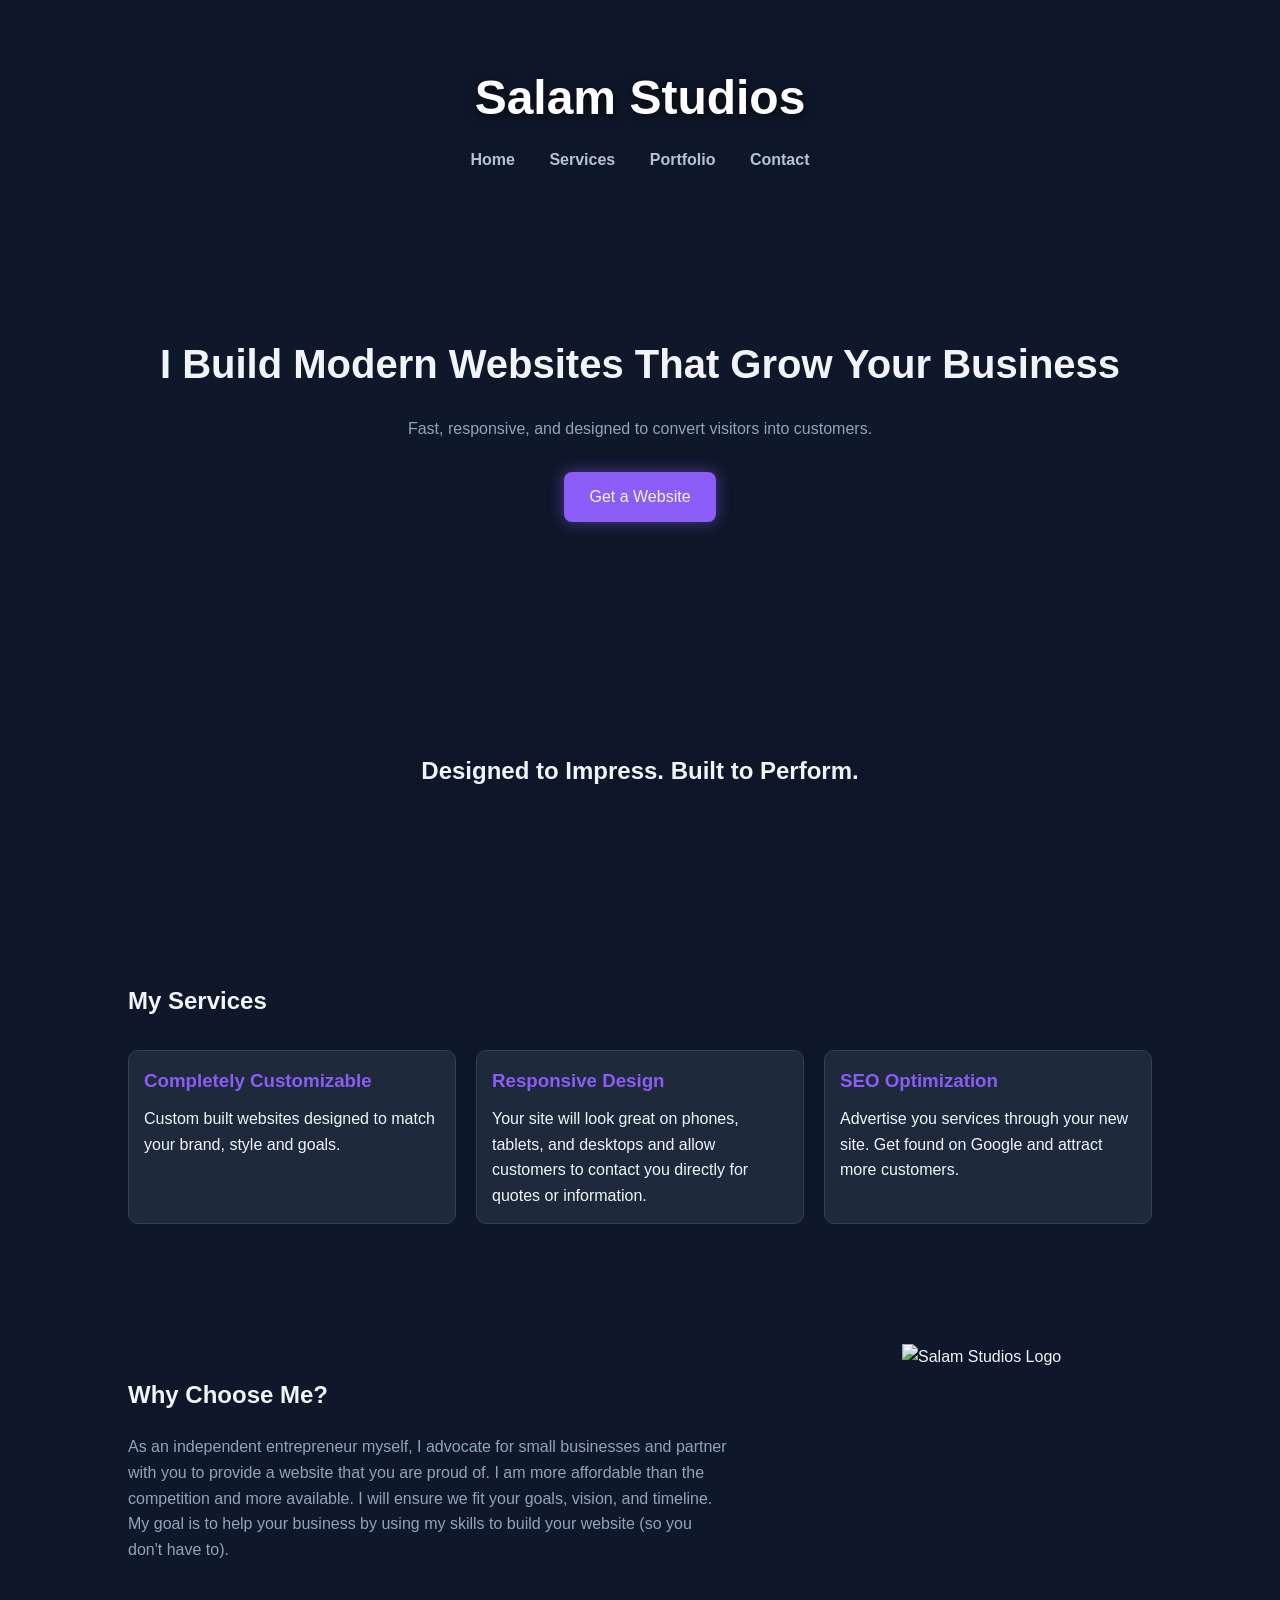
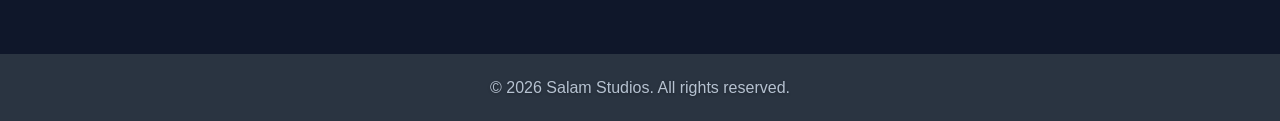
==== index.html @ 65edc5fa "Add files via upload" ====
<!DOCTYPE html>
<html lang="en">
<head>
  <meta charset="UTF-8">
  <meta name="viewport" content="width=device-width, initial-scale=1.0">
  <title>Your Web Design Business</title>

  <!-- LINK TO CSS FILE -->
  <link rel="stylesheet" href="style.css">
</head>

<body>

<!-- FULL-WIDTH HEADER WITH TECH BACKGROUND -->
<header class="header-fullwidth">
  <div class="header-content">
    <h1>Salam Studios</h1>
    <nav>
      <a href="index.html">Home</a>
      <a href="services.html">Services</a>
      <a href="portfolio.html">Portfolio</a>
      <a href="contact.html">Contact</a>
    </nav>
  </div>
</header>

<!-- HERO SECTION -->
<section class="hero">
  <h2 class="fade-in">I Build Modern Websites That Grow Your Business</h2>
  <p class="fade-in-delay">
    Fast, responsive, and designed to convert visitors into customers.
  </p>
  <a href="contact.html" class="button fade-in-delay">Get a Website</a>
</section>

<!-- IMAGE STRIP -->
<section class="image-section">
  <h2>Designed to Impress. Built to Perform.</h2>
</section>

<!-- SERVICES -->
<section class="section">
  <h2 style="margin-bottom: 30px;">My Services</h2>

  <div class="services">
    <div class="card">
      <h3>Completely Customizable</h3>
      <p>Custom built websites designed to match your brand, style and goals.</p>
    </div>
    <div class="card">
      <h3>Responsive Design</h3>
      <p>Your site will look great on phones, tablets, and desktops and allow customers to contact you directly for quotes or information.</p>
    </div>

    <div class="card">
      <h3>SEO Optimization</h3>
      <p>Advertise you services through your new site. Get found on Google and attract more customers.</p>
    </div>
  </div>
</section>
 <section class="section">
  <div style="display: flex; align-items: center; justify-content: space-between; gap: 20px;">

    <!-- TEXT LEFT -->
    <div style="max-width: 600px;">
      <h2 style="margin-bottom: 20px;">Why Choose Me?</h2>
      <p style="color: var(--text-secondary);">
        As an independent entrepreneur myself, I advocate for small businesses and partner with you to provide a website that you are proud of. I am more affordable than the competition and more available. I will ensure we fit your goals, vision, and timeline. My goal is to help your business by using my skills to build your website (so you don't have to).
      </p>
    </div>

    <!-- LOGO RIGHT -->
    <img src="images/SALAMM.jpeg" alt="Salam Studios Logo" style="width: 250px; height: 250px; object-fit: cover;">

  </div>
</section>

  </div>
</section>

<footer>
  <p> © 2026 Salam Studios. All rights reserved.</p>
</footer>

</body>
</html>
---- style.css ----
:root {
  --bg-main: #0F172A;
  --bg-secondary: #1E293B;
  --accent: #8B5CF6;
  --accent-hover: #A78BFA;
  --text-main: #F1F5F9;
  --text-secondary: #94A3B8;
  --border: #334155;
}

* {
  margin: 0;
  padding: 0;
  box-sizing: border-box;
  font-family: Arial, sans-serif;
}

body {
  background-color: var(--bg-main);
  color: var(--text-main);
  line-height: 1.6;
}

/* FULL-WIDTH HEADER WITH LIGHT TECH BACKGROUND */
.header-fullwidth {
  background: url('https://images.unsplash.com/photo-1504639725590-34d0984388bd') center/cover no-repeat;
  padding: 60px 10%;
  text-align: center;
  position: relative;
}

/* DARK OVERLAY FOR READABILITY */
.header-fullwidth::after {
  content: "";
  position: absolute;
  inset: 0;
  background: rgba(15, 23, 42, 0.65); /* slightly lighter overlay */
  z-index: 0;
}

.header-fullwidth nav a {
  color: #B6C2D1; /* brighter soft white */
  margin: 0 15px;
  font-weight: 600;
  text-decoration: none;
  transition: 0.3s;
}
.header-fullwidth h1 {
  text-shadow: 0 2px 10px rgba(0,0,0,0.7);
}
.header-fullwidth nav a:hover {
  color: var(--accent);
}

/* KEEP TEXT ABOVE BACKGROUND */
.header-content {
  position: relative;
  z-index: 1;
}

/* OPTIONAL: slightly brighter brand text */
.header-fullwidth h1 {
  font-size: 3rem;
  margin-bottom: 10px;
  color: #FFFFFF; /* pure white */
}

/* HERO */
.hero {
  text-align: center;
  padding: 100px 20px;
}

.hero h2 {
  font-size: 2.5rem;
  margin-bottom: 20px;
}

.hero p {
  color: var(--text-secondary);
  margin-bottom: 30px;
}

/* BUTTON */
.button {
  background-color: var(--accent);
  color: var(--text-main);
  padding: 12px 25px;
  border-radius: 8px;
  text-decoration: none;
  transition: 0.3s;
  box-shadow: 0 0 15px rgba(139, 92, 246, 0.5);
  display: inline-block;
}

.button:hover {
  background-color: var(--accent-hover);
  transform: scale(1.05);
}

/* IMAGE SECTION */
.image-section {
  height: 300px;
  background: url('https://images.unsplash.com/photo-1498050108023-c5249f4df085') center/cover no-repeat;
  display: flex;
  align-items: center;
  justify-content: center;
  position: relative;
}

.image-section::after {
  content: "";
  position: absolute;
  inset: 0;
  background: rgba(15, 23, 42, 0.65);
}

.image-section h2 {
  position: relative;
  z-index: 1;
  color: var(--text-main);
}

/* SECTIONS */
.section {
  padding: 60px 10%;
}

/* SERVICES GRID */
.services {
  display: grid;
  grid-template-columns: repeat(auto-fit, minmax(250px, 1fr));
  gap: 20px;
}

/* CARDS */
.card {
  background-color: var(--bg-secondary);
  padding: 20px;
  border-radius: 10px;
  border: 1px solid var(--border);
  transition: 0.3s;
}

.card:hover {
  transform: translateY(-5px);
}

.card h3 {
  margin-bottom: 10px;
  color: var(--accent);
}

footer {
  text-align: center;
  padding: 20px;
  background-color: #2A3441;  
  border-top: 1px solid #2A3441; /* softer border for modern look */
  color: #B6C2D1 !important; /* matches nav links */
  text-shadow: 0 1px 3px rgba(0,0,0,0.3); /* subtle lift for readability */
}

/* ANIMATIONS */
.fade-in {
  opacity: 0;
  transform: translateY(20px);
  animation: fadeIn 1s ease forwards;
}

.fade-in-delay {
  opacity: 0;
  transform: translateY(20px);
  animation: fadeIn 1s ease forwards;
  animation-delay: 0.5s;
}

@keyframes fadeIn {
  to {
    opacity: 1;
    transform: translateY(0);
  }
}

@media (max-width: 768px) {
  .content-section {
    flex-direction: column;  /* stack vertically */
    gap: 15px;               /* optional smaller gap for mobile */
  }

  .text-column,
  .image-column {
    width: 100%;             /* take full width */
  }

  .image-column img {
    width: 100%;             /* make image responsive */
    height: auto;
  }
}

.image-card {
  padding: 10px;
  border-radius: 10px;
}

.card {
  padding: 15px;
}

.card img {
  width: 100%;
  height: 200px;
  object-fit: cover;
  margin: 10px 0;
  display: block;
}

.card img {
  border-radius: 8px;
}
.modern-mix {
    border: 2px solid #a855f7; /* nice modern purple */
    box-shadow: 0 0 15px rgba(168, 85, 247, 0.5);
}
/* MODERN MIX SPECIAL STYLE */
.modern-mix {
    border: 2px solid #a855f7;
    animation: glowPulse 2.5s infinite ease-in-out;
}

/* GLOW + PULSE ANIMATION */
@keyframes glowPulse {
    0% {
        box-shadow: 0 0 10px rgba(168, 85, 247, 0.4);
        transform: scale(1);
    }
    50% {
        box-shadow: 0 0 25px rgba(168, 85, 247, 0.9);
        transform: scale(1.03);
    }
    100% {
        box-shadow: 0 0 10px rgba(168, 85, 247, 0.4);
        transform: scale(1);
    }
}

.modern-purple {
    border: 2px solid #a855f7; /* nice modern purple */
    box-shadow: 0 0 15px rgba(168, 85, 247, 0.5);

.card {
  position: relative; /* important for positioning */
  padding: 20px;
}

.card-grey {
    border: 2px solid #a855f7; /* nice modern purple */
    box-shadow: 0 0 15px rgba(168, 85, 247, 0.5);

.button-grey {
  background-color: #334155;
  color: var(--text-main);
  padding: 12px 25px;
  border-radius: 8px;
  text-decoration: none;
  transition: 0.3s;
  box-shadow: 0 0 15px rgba(139, 92, 246, 0.5);
  display: inline-block;
}

/* BUTTON */
.button {
  background-color: var(--accent);
  color: var(--text-main);
  padding: 12px 25px;
  border-radius: 8px;
  text-decoration: none;
  transition: 0.3s;
  box-shadow: 0 0 15px rgba(139, 92, 246, 0.5);
  display: inline-block;
  margin: 0 auto;
  text-align: center; /* horizontally centers inline or inline-block elements */
  display: flex;
  justify-content: center;
}

.button:hover {
  background-color: var(--accent-hover);
  transform: scale(1.05);
}
.parent {
  text-align: center; /* horizontally centers inline or inline-block elements */
display: flex;
justify-content: center; /* centers horizontally */
  /* optional: align-items: center;  <-- for vertical centering */
}
.why-container {
  display: flex;
  align-items: center;
  justify-content: space-between;
  flex-direction: row-reverse; /* 🔥 this flips the order */
  gap: 20px;
}
}

.why-logo {
  width: 120px; /* adjust size */
  height: auto;
}
.why-container {
  display: flex;
  align-items: center;
  gap: 20px;
}

.why-logo {
  width: 70px !important;
  max-width: 70px !important;
  height: auto !important;
  flex-shrink: 0; /* prevents stretching */
}
.why-text {
  max-width: 600px;
}
.why-logo {
  border-radius: 50%;
}
.why-logo {
  width: 80px;       /* smaller size */
  height: auto;
  max-width: 100%;   /* prevents overflow */
}
.why-logo {
  width: 60px !important;
  height: 60px !important;
  object-fit: cover;
}
.section {
  padding: 60px 20px;
}

section .why-container img.why-logo {
  width: 60px !important;
  height: 60px !important;
  max-width: 60px !important;
  object-fit: cover !important;
  display: block;
}
@media (max-width: 600px) {
  .why-container {
    flex-direction: column;
    text-align: center;
  }
}
.why-container {
  display: flex !important;
  flex-direction: row !important;        /* keep horizontal */
  justify-content: space-between;
  align-items: center;
}

.why-text {
  order: 1;
}

.why-logo {
  order: 2;
}
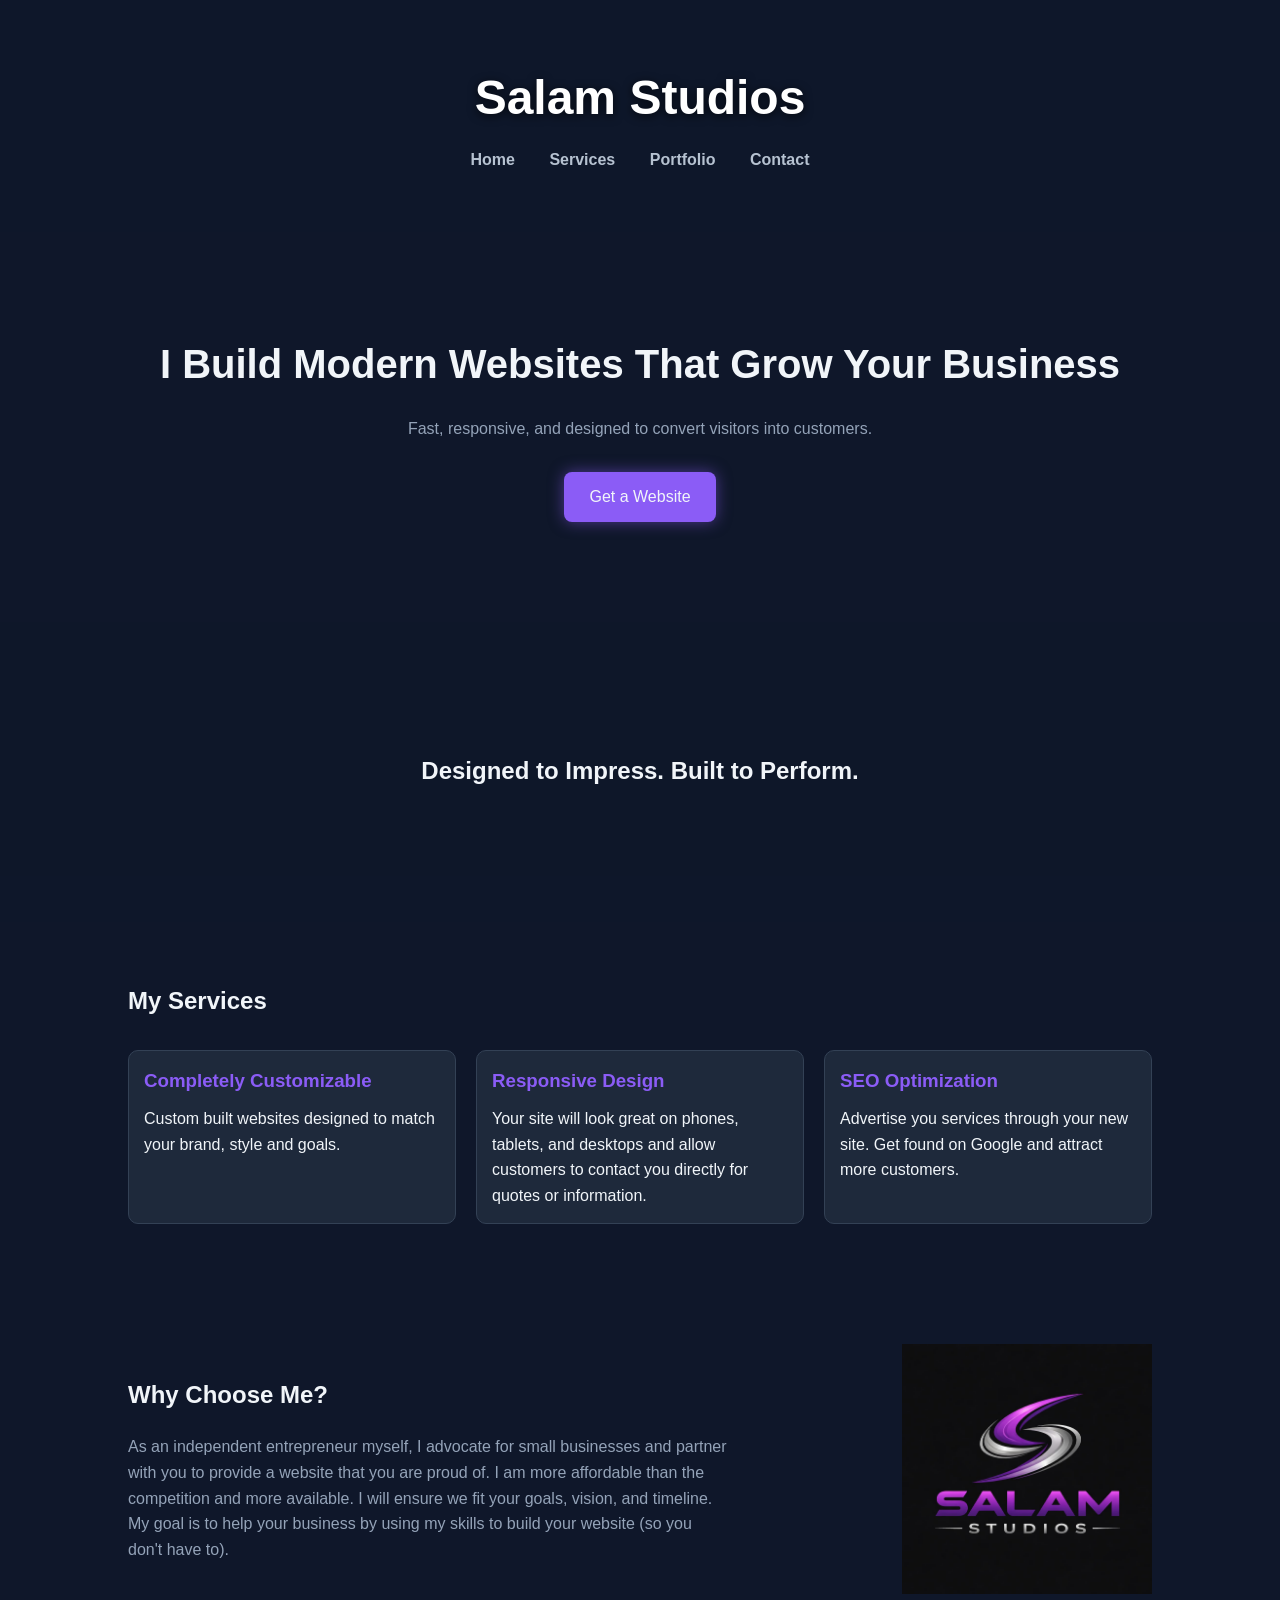
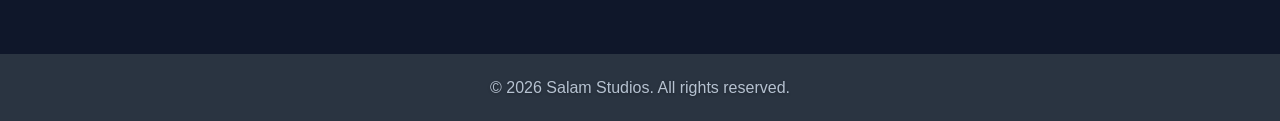
==== commit d47b353d: "Update index.html" ====
--- a/index.html
+++ b/index.html
@@ -70,7 +70,7 @@
     </div>
 
     <!-- LOGO RIGHT -->
-    <img src="images/SALAMM.jpeg" alt="Salam Studios Logo" style="width: 250px; height: 250px; object-fit: cover;">
+    <img src="SALAMM.jpeg" alt="Salam Studios Logo" style="width: 250px; height: 250px; object-fit: cover;">
 
   </div>
 </section>
@@ -83,4 +83,4 @@
 </footer>
 
 </body>
-</html>+</html>
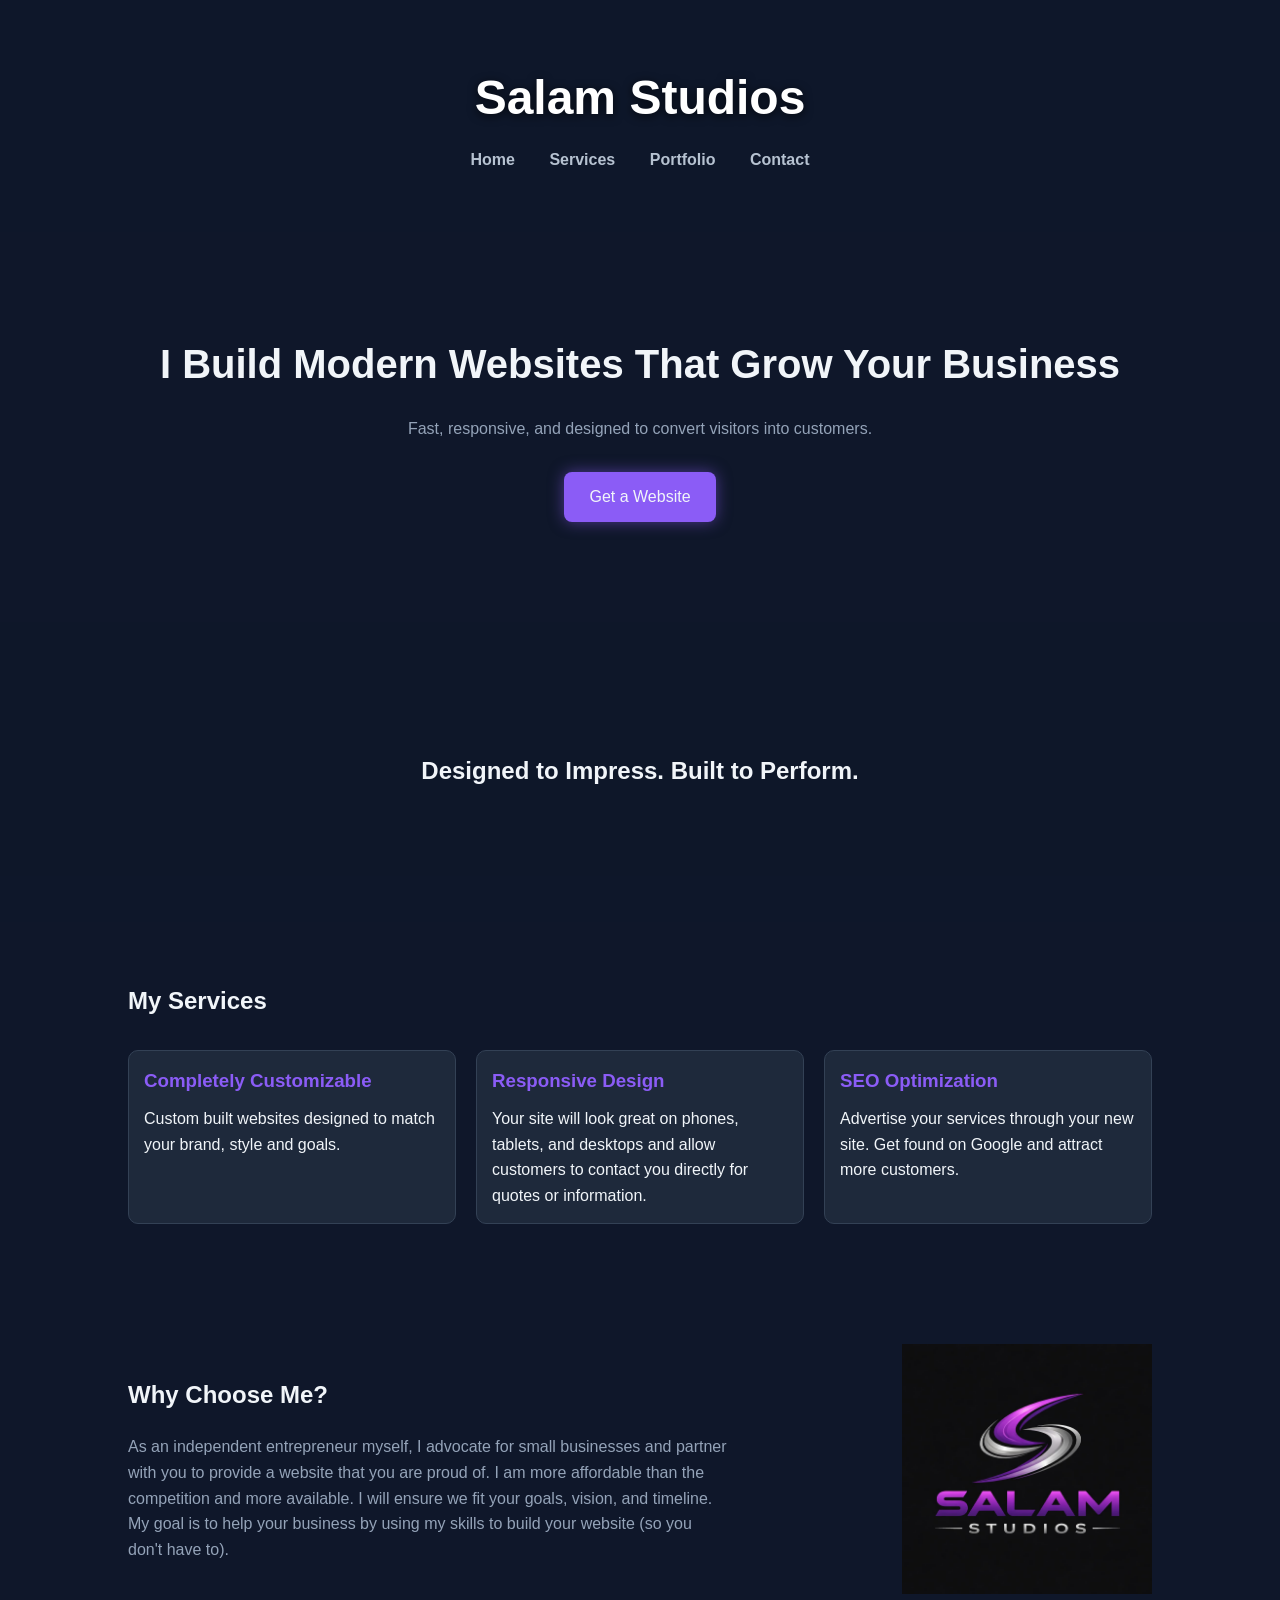
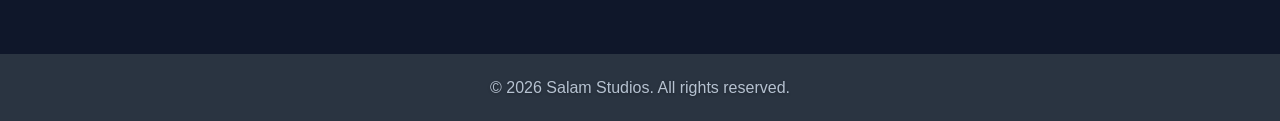
==== commit f3a877e8: "Update index.html" ====
--- a/index.html
+++ b/index.html
@@ -54,7 +54,7 @@
 
     <div class="card">
       <h3>SEO Optimization</h3>
-      <p>Advertise you services through your new site. Get found on Google and attract more customers.</p>
+      <p>Advertise your services through your new site. Get found on Google and attract more customers.</p>
     </div>
   </div>
 </section>
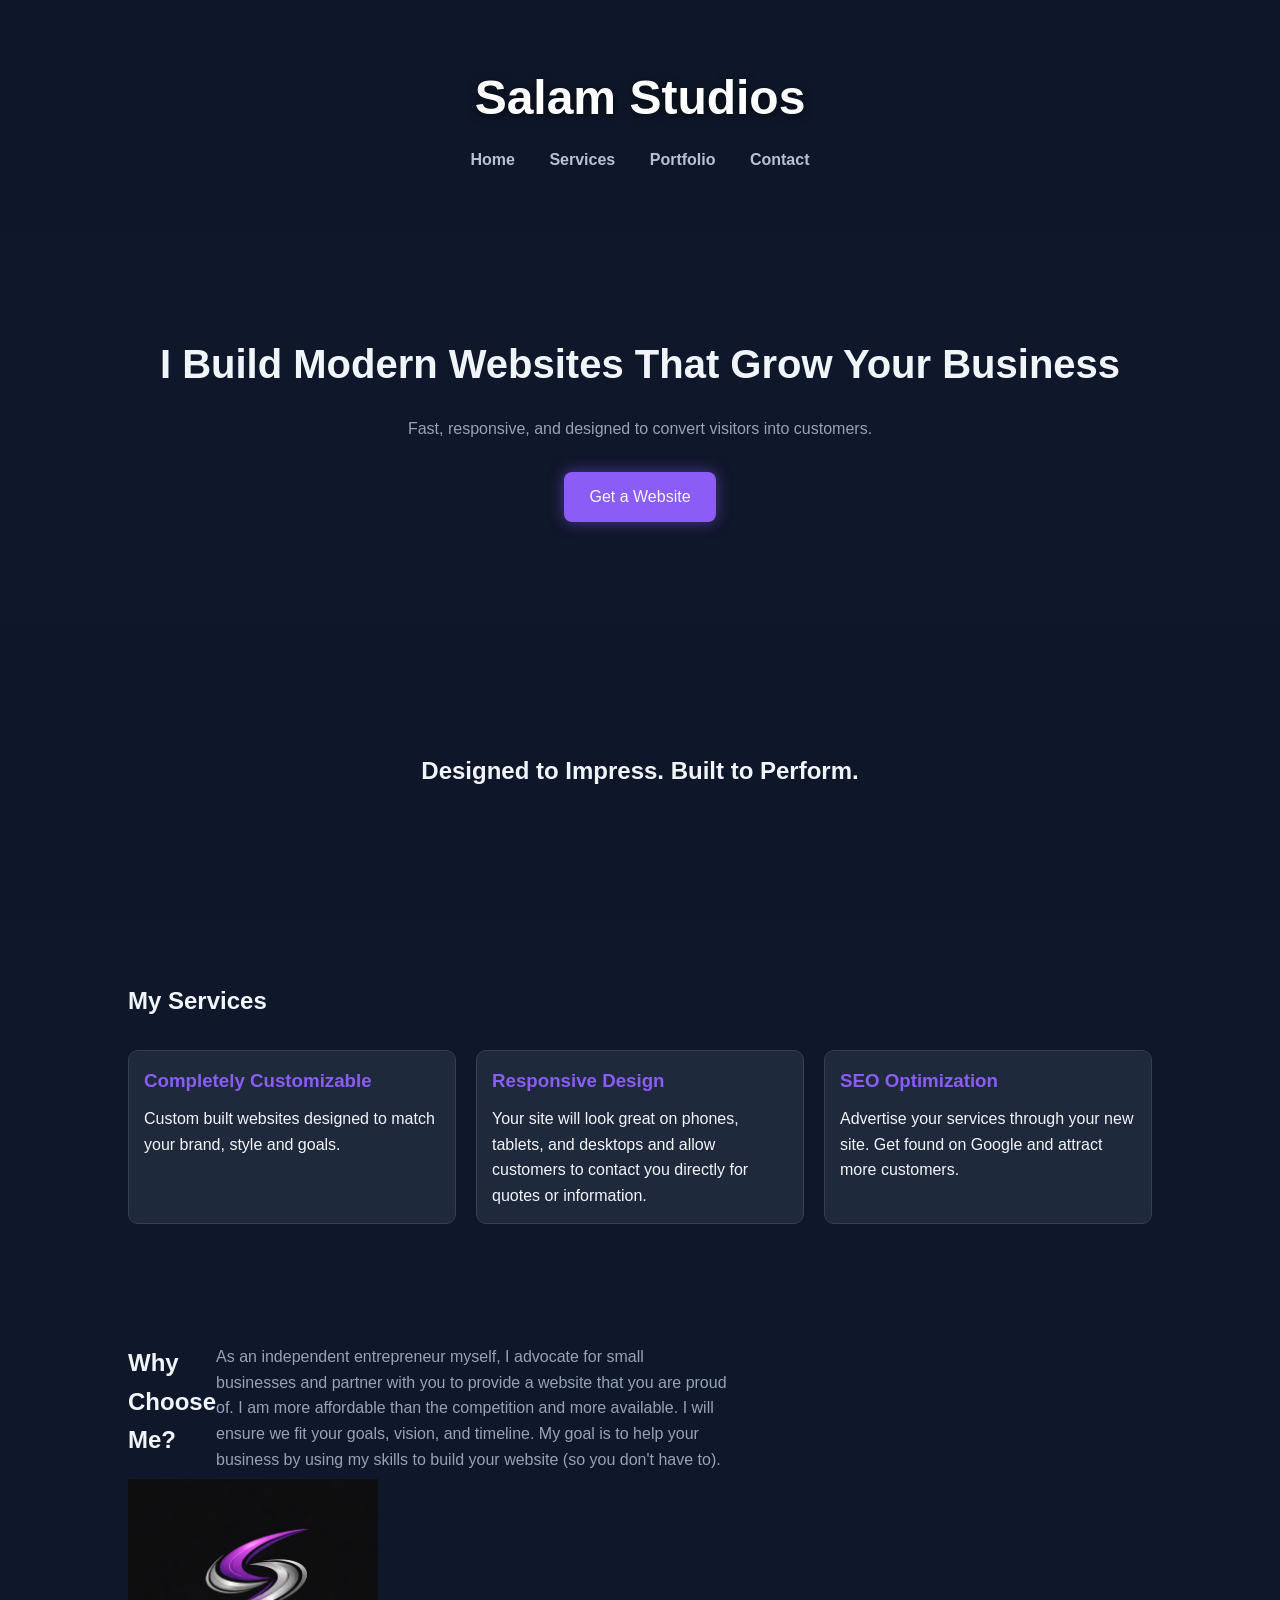
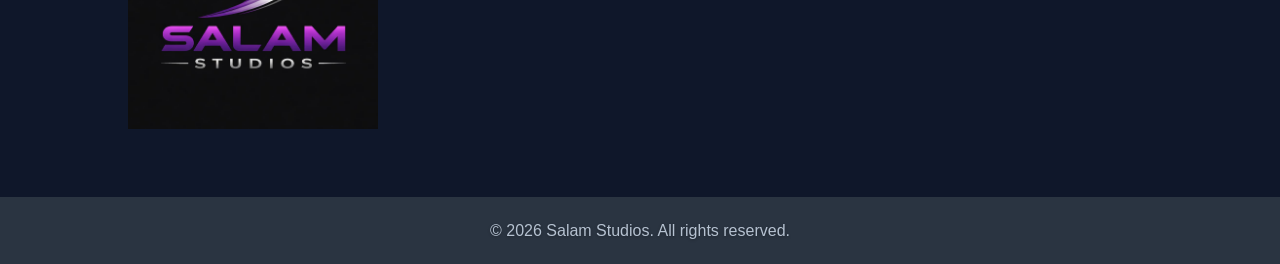
==== commit 1e330814: "Update index.html" ====
--- a/index.html
+++ b/index.html
@@ -63,6 +63,7 @@
 
     <!-- TEXT LEFT -->
     <div style="max-width: 600px;">
+      <div style="display: flex;">
       <h2 style="margin-bottom: 20px;">Why Choose Me?</h2>
       <p style="color: var(--text-secondary);">
         As an independent entrepreneur myself, I advocate for small businesses and partner with you to provide a website that you are proud of. I am more affordable than the competition and more available. I will ensure we fit your goals, vision, and timeline. My goal is to help your business by using my skills to build your website (so you don't have to).
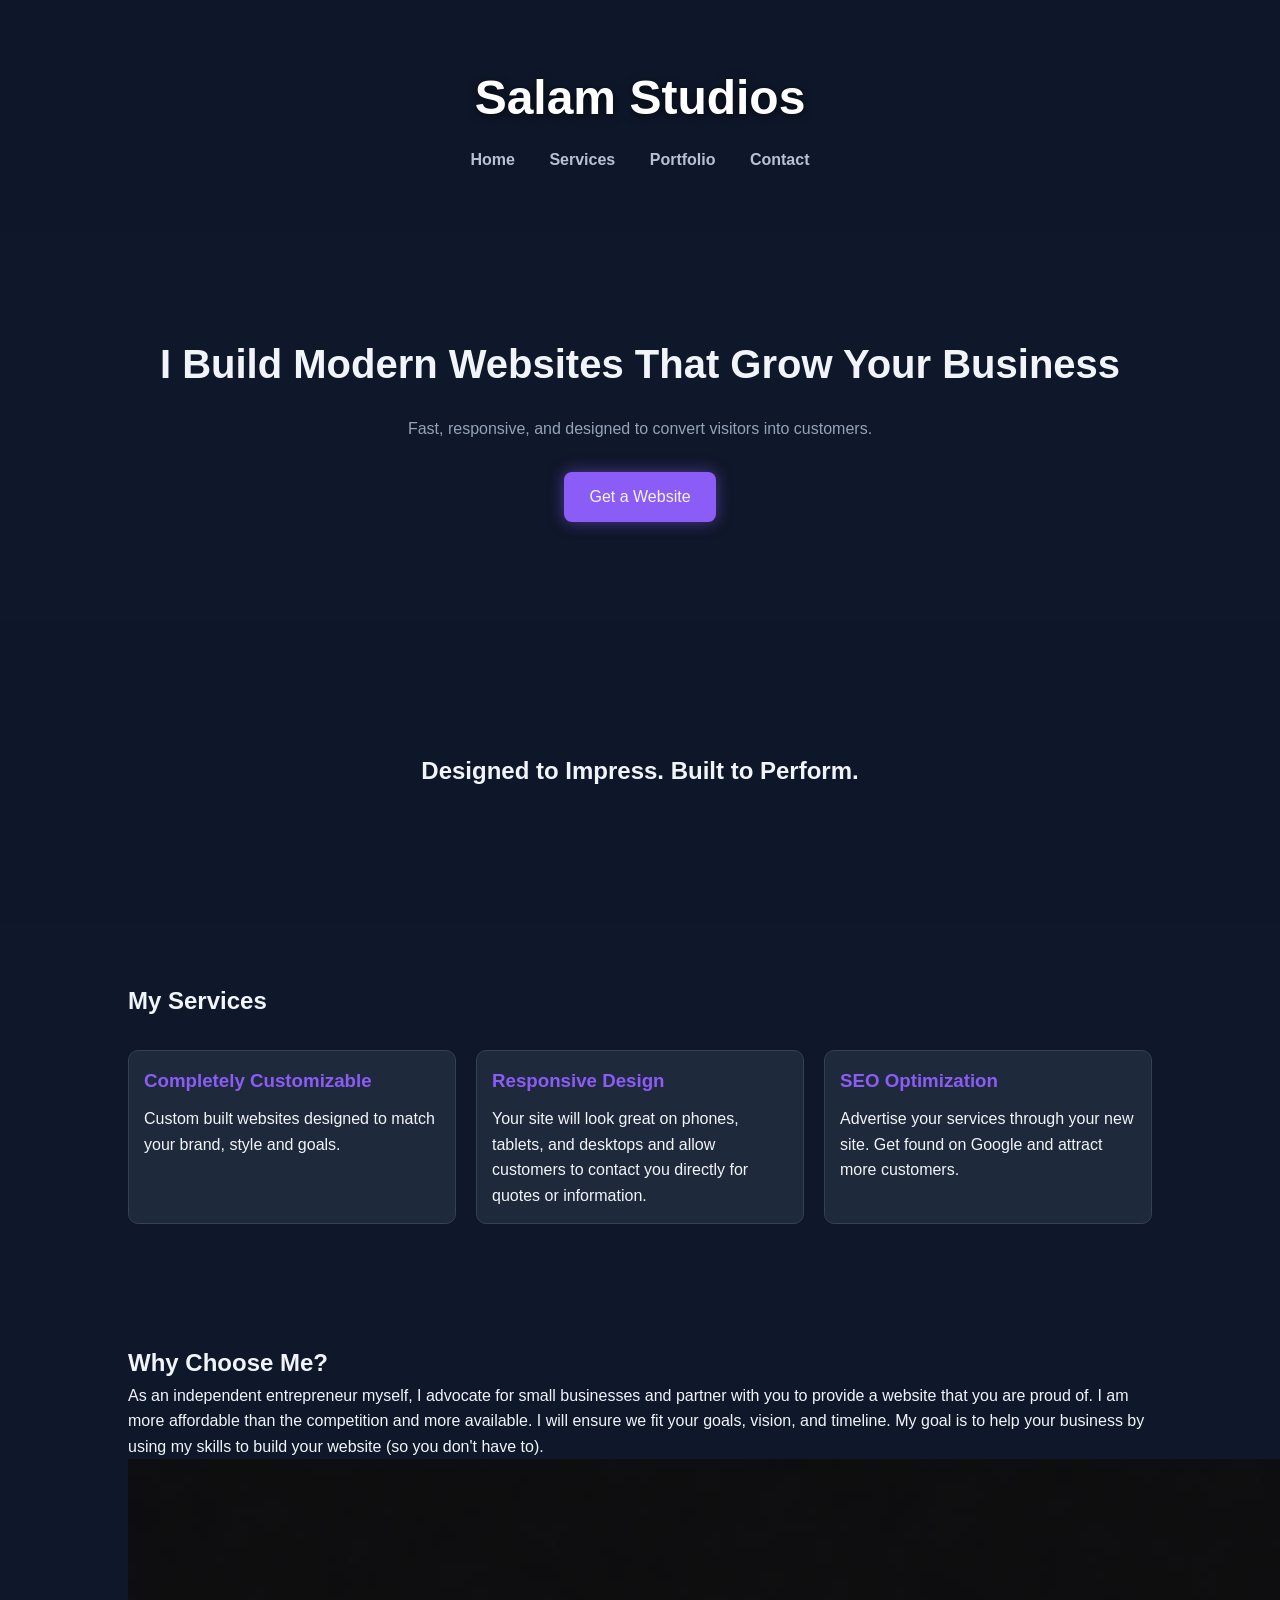
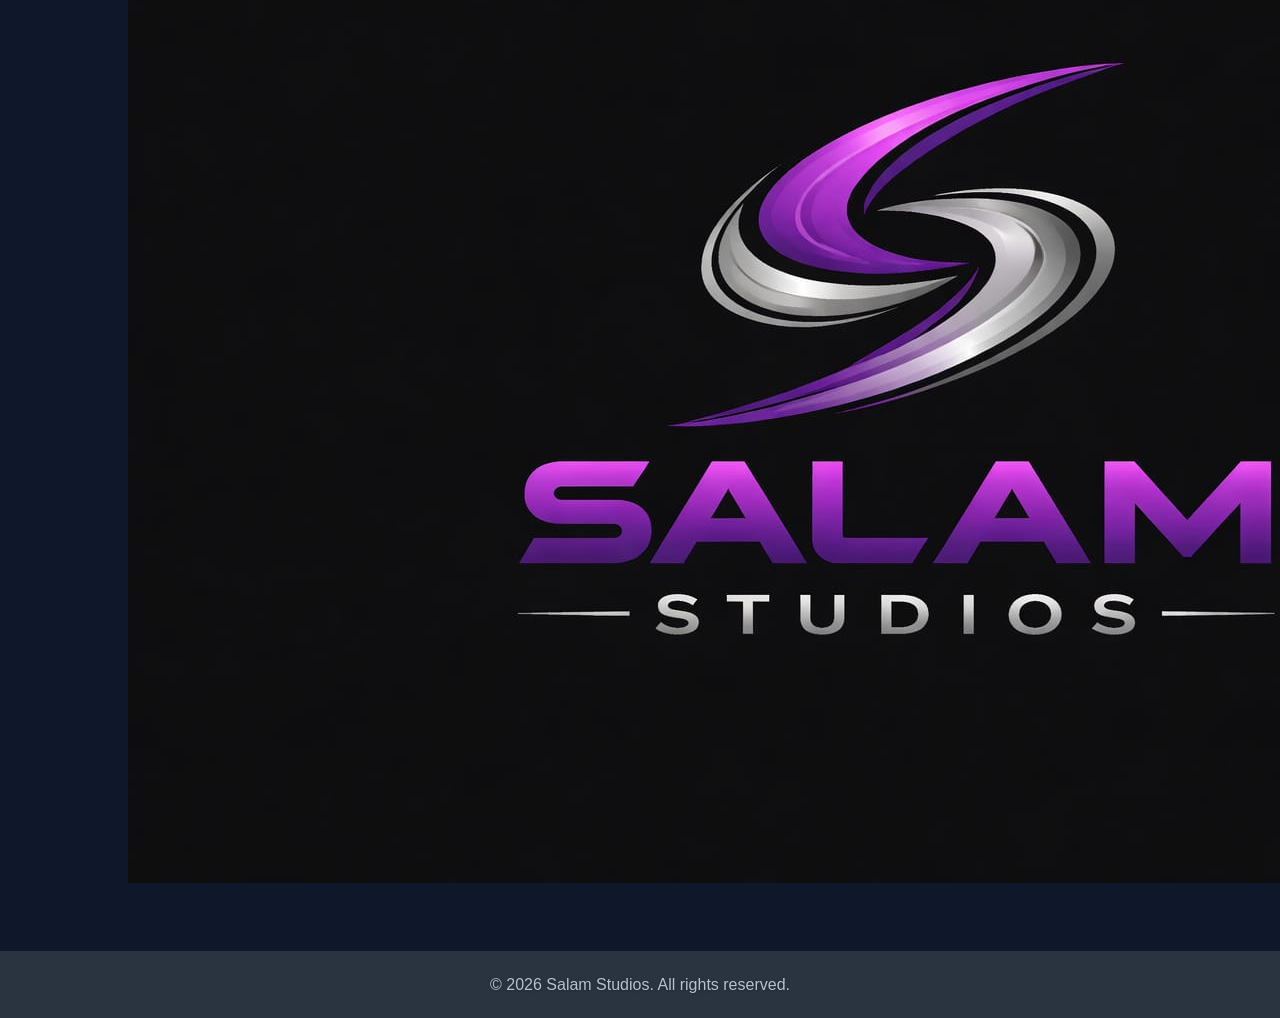
==== commit c7c81bf1: "Update index.html" ====
--- a/index.html
+++ b/index.html
@@ -58,23 +58,19 @@
     </div>
   </div>
 </section>
- <section class="section">
-  <div style="display: flex; align-items: center; justify-content: space-between; gap: 20px;">
+<section class="section">
+  <div class="why-container">
 
     <!-- TEXT LEFT -->
-    <div style="max-width: 600px;">
-      <div style="display: flex;">
-      <h2 style="margin-bottom: 20px;">Why Choose Me?</h2>
-      <p style="color: var(--text-secondary);">
+    <div class="why-text">
+      <h2>Why Choose Me?</h2>
+      <p>
         As an independent entrepreneur myself, I advocate for small businesses and partner with you to provide a website that you are proud of. I am more affordable than the competition and more available. I will ensure we fit your goals, vision, and timeline. My goal is to help your business by using my skills to build your website (so you don't have to).
       </p>
     </div>
 
     <!-- LOGO RIGHT -->
-    <img src="SALAMM.jpeg" alt="Salam Studios Logo" style="width: 250px; height: 250px; object-fit: cover;">
-
-  </div>
-</section>
+    <img src="SALAMM.jpeg" alt="Salam Studios Logo" class="why-logo">
 
   </div>
 </section>
--- a/style.css
+++ b/style.css
@@ -298,71 +298,31 @@
   display: flex;
   align-items: center;
   justify-content: space-between;
-  flex-direction: row-reverse; /* 🔥 this flips the order */
   gap: 20px;
 }
+
+.why-text {
+  flex: 1;
+  max-width: 600px;
 }
 
 .why-logo {
-  width: 120px; /* adjust size */
-  height: auto;
-}
-.why-container {
-  display: flex;
-  align-items: center;
-  gap: 20px;
-}
-
-.why-logo {
-  width: 70px !important;
-  max-width: 70px !important;
-  height: auto !important;
-  flex-shrink: 0; /* prevents stretching */
-}
-.why-text {
-  max-width: 600px;
-}
-.why-logo {
+  width: 60px;
+  height: 60px;
+  object-fit: cover;
   border-radius: 50%;
-}
-.why-logo {
-  width: 80px;       /* smaller size */
-  height: auto;
-  max-width: 100%;   /* prevents overflow */
-}
-.why-logo {
-  width: 60px !important;
-  height: 60px !important;
-  object-fit: cover;
-}
-.section {
-  padding: 60px 20px;
-}
-
-section .why-container img.why-logo {
-  width: 60px !important;
-  height: 60px !important;
-  max-width: 60px !important;
-  object-fit: cover !important;
-  display: block;
-}
+  flex-shrink: 0;
+}
+
+/* Mobile layout */
 @media (max-width: 600px) {
   .why-container {
     flex-direction: column;
     text-align: center;
   }
-}
-.why-container {
-  display: flex !important;
-  flex-direction: row !important;        /* keep horizontal */
-  justify-content: space-between;
-  align-items: center;
-}
-
-.why-text {
-  order: 1;
-}
-
-.why-logo {
-  order: 2;
-}+
+  /* Logo on top (remove this if you want it below instead) */
+  .why-logo {
+    order: -1;
+  }
+}
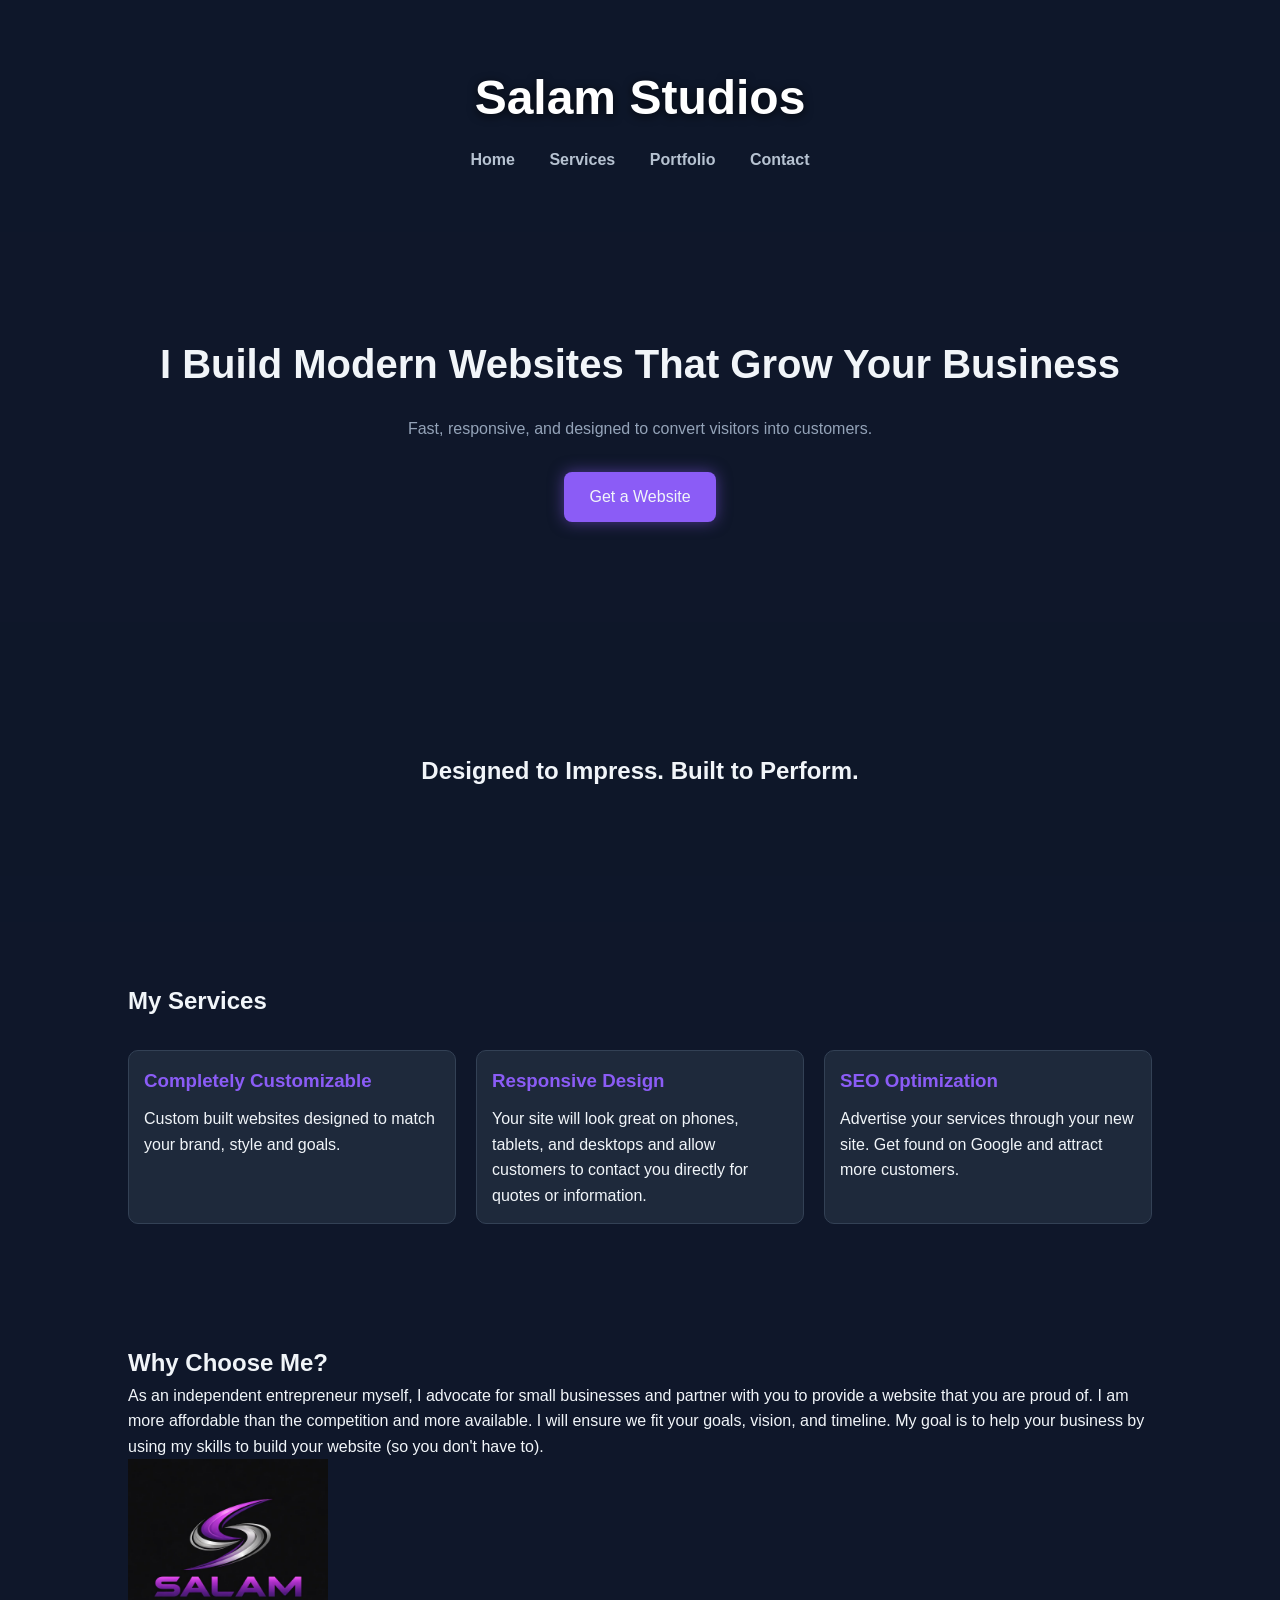
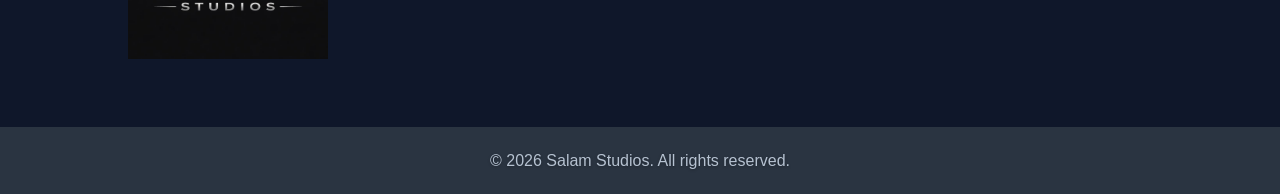
==== commit ef879a86: "Update index.html" ====
--- a/index.html
+++ b/index.html
@@ -70,7 +70,7 @@
     </div>
 
     <!-- LOGO RIGHT -->
-    <img src="SALAMM.jpeg" alt="Salam Studios Logo" class="why-logo">
+    <img src="SALAMM.jpeg" alt="Salam Studios Logo" style="width: 200px; height: 200px; object-fit: cover;" class="why-logo">
 
   </div>
 </section>
